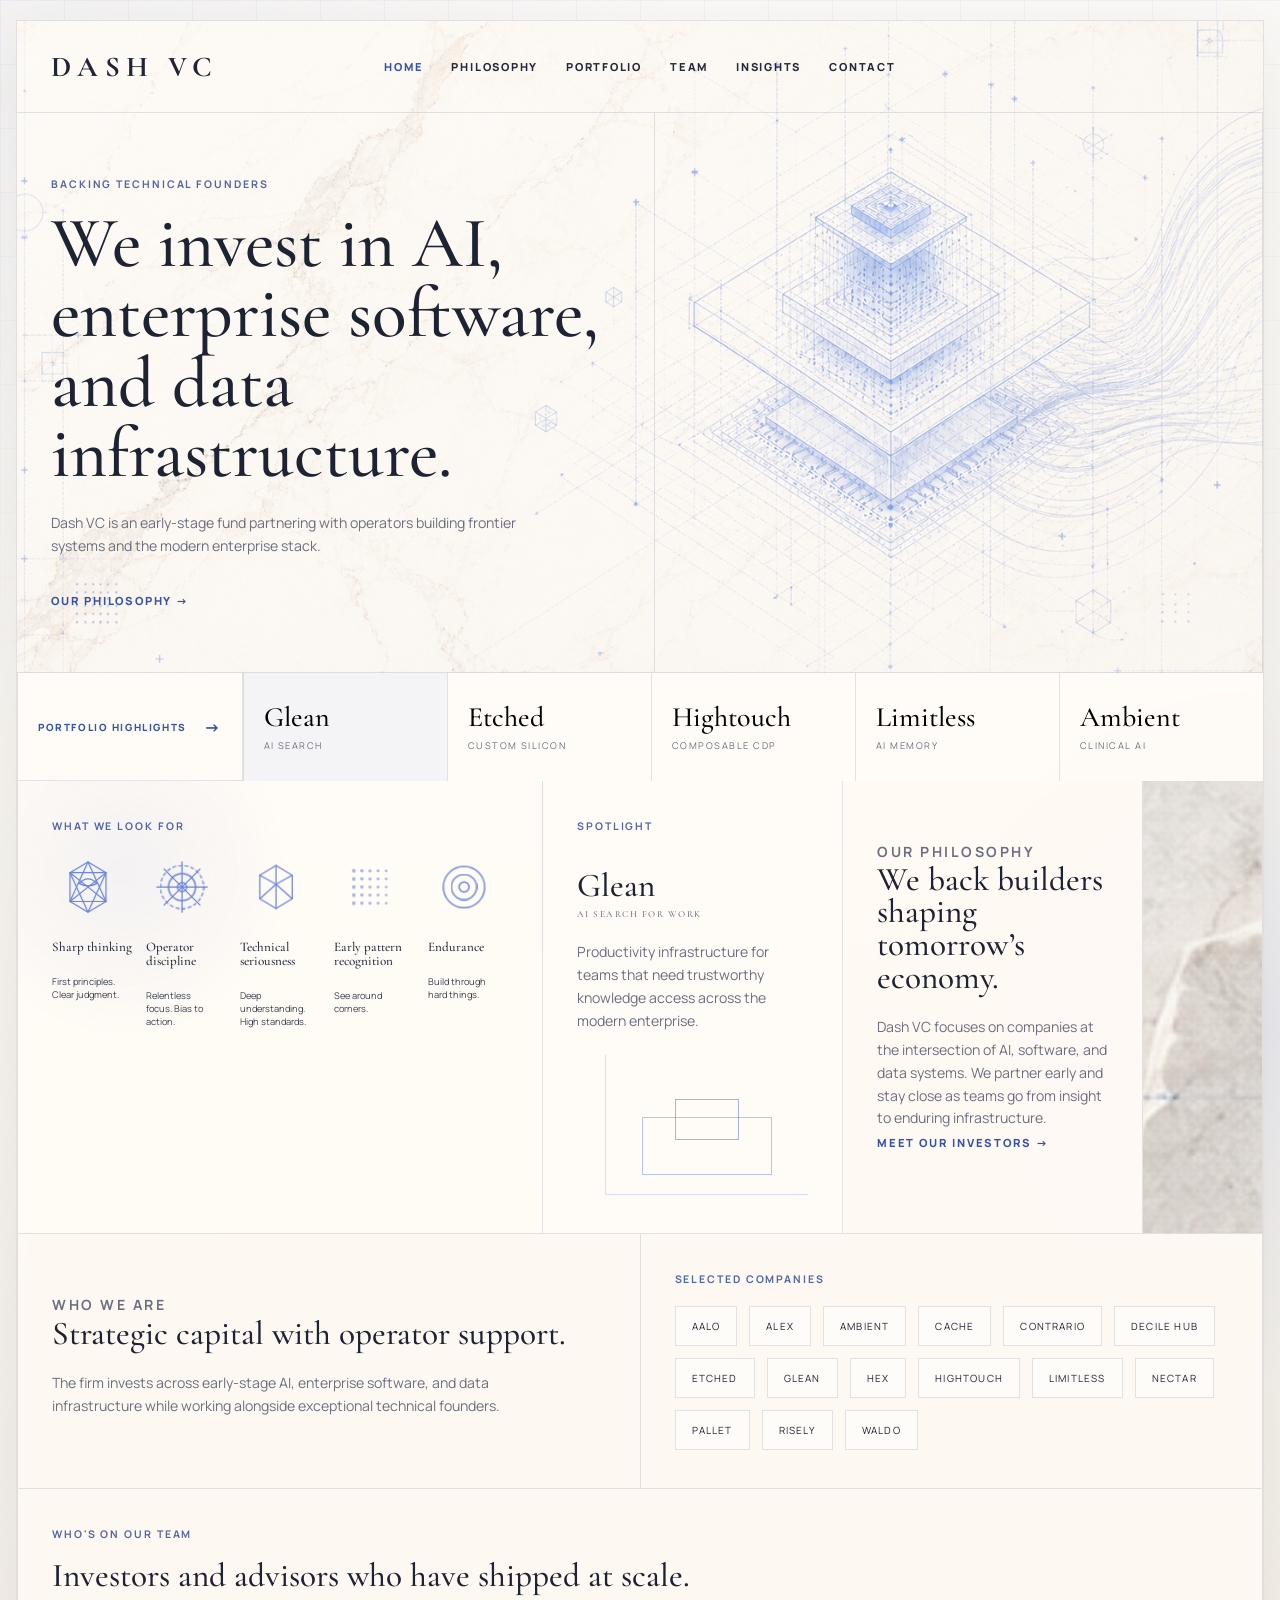
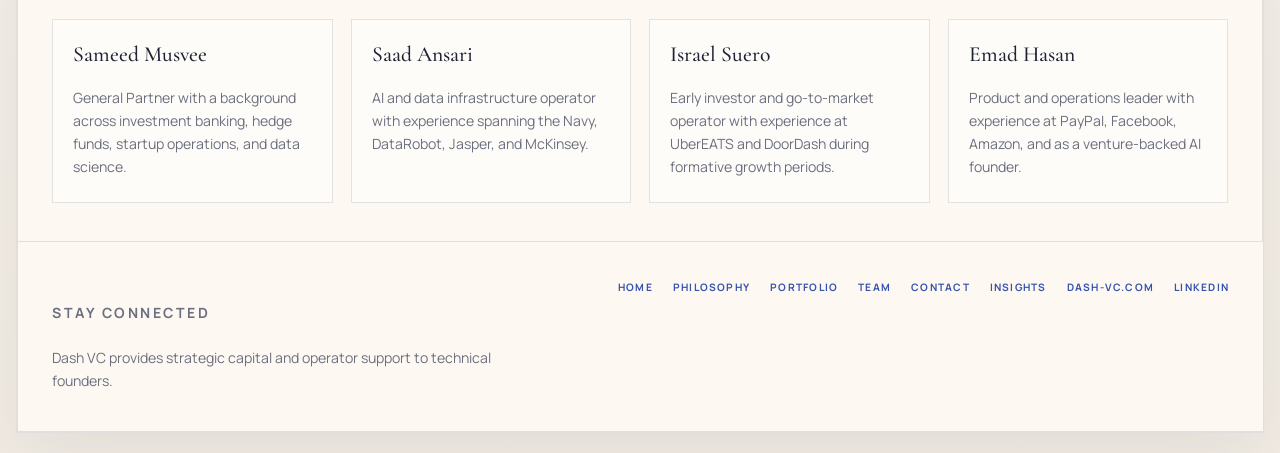
==== index.html @ 7830f435 "Initial site commit" ====
<!DOCTYPE html>
<html lang="en">
  <head>
    <meta charset="UTF-8" />
    <meta name="viewport" content="width=device-width, initial-scale=1.0" />
    <title>Dash VC</title>
    <meta
      name="description"
      content="Dash VC backs technical founders building in AI, enterprise software, and data infrastructure."
    />
    <link rel="preconnect" href="https://fonts.googleapis.com" />
    <link rel="preconnect" href="https://fonts.gstatic.com" crossorigin />
    <link
      href="https://fonts.googleapis.com/css2?family=Cormorant+Garamond:wght@400;500;600;700&family=Manrope:wght@400;500;600;700;800&display=swap"
      rel="stylesheet"
    />
    <link rel="stylesheet" href="./styles.css" />
  </head>
  <body>
    <div class="page-shell">
      <main id="top">
        <section class="top-stage">
          <header class="site-header">
            <a class="brand" href="./index.html">DASH VC</a>
          <button class="menu-toggle" type="button" aria-expanded="false" aria-label="Open menu">
            <span></span>
            <span></span>
          </button>
          <nav class="site-nav">
            <a aria-current="page" href="./index.html">Home</a>
            <a href="./philosophy.html">Philosophy</a>
            <a href="./portfolio.html">Portfolio</a>
            <a href="./team.html">Team</a>
            <a href="./insights.html">Insights</a>
            <a href="./contact.html">Contact</a>
          </nav>
          </header>

          <section class="hero">
            <div class="hero-copy">
              <p class="eyebrow">Backing technical founders</p>
              <h1>We invest in AI, enterprise software, and data infrastructure.</h1>
              <p class="hero-text">
                Dash VC is an early-stage fund partnering with operators building frontier
                systems and the modern enterprise stack.
              </p>
              <div class="hero-actions">
                <a class="text-link" href="./philosophy.html">Our philosophy</a>
              </div>
            </div>

            <div class="hero-visual" aria-hidden="true">
              <div class="blueprint-card"></div>
            </div>
          </section>
        </section>

        <section class="portfolio-strip" id="portfolio">
          <a class="strip-label strip-link" href="./portfolio.html">
            <span>Portfolio highlights</span>
          </a>
          <button class="portfolio-pill is-active" type="button" data-company="glean">
            <strong>Glean</strong>
            <span>AI search</span>
          </button>
          <button class="portfolio-pill" type="button" data-company="etched">
            <strong>Etched</strong>
            <span>Custom silicon</span>
          </button>
          <button class="portfolio-pill" type="button" data-company="hightouch">
            <strong>Hightouch</strong>
            <span>Composable CDP</span>
          </button>
          <button class="portfolio-pill" type="button" data-company="limitless">
            <strong>Limitless</strong>
            <span>AI memory</span>
          </button>
          <button class="portfolio-pill" type="button" data-company="ambient">
            <strong>Ambient</strong>
            <span>Clinical AI</span>
          </button>
        </section>

        <section class="grid-section" id="about">
          <article class="panel values-panel">
            <p class="eyebrow">What we look for</p>
            <div class="value-grid">
              <div class="value-item">
                <span class="value-icon" aria-hidden="true">
                  <svg class="value-icon-svg sharp-icon" viewBox="0 0 80 80" fill="none">
                    <g class="icon-sharp-frame">
                      <path d="M40 12 60 24v32L40 68 20 56V24L40 12Z" />
                      <path d="M40 12 20 56 60 56 40 12Z" />
                      <path d="M20 24 40 68 60 24 20 24Z" />
                      <path d="M20 24 40 40 60 24" />
                      <path d="M20 56 40 40 60 56" />
                    </g>
                    <path class="icon-sharp-core" d="M30 36c3.5-3.5 6.8-5 10-5s6.5 1.5 10 5c-3.4 1.8-6 2.8-10 2.8S33.4 37.8 30 36Z" />
                  </svg>
                </span>
                <h2>Sharp thinking</h2>
                <p>First principles. Clear judgment.</p>
              </div>
              <div class="value-item">
                <span class="value-icon" aria-hidden="true">
                  <svg class="value-icon-svg operator-icon" viewBox="0 0 80 80" fill="none">
                    <circle class="icon-operator-outer" cx="40" cy="40" r="24" />
                    <circle class="icon-operator-middle" cx="40" cy="40" r="15" />
                    <circle class="icon-operator-core" cx="40" cy="40" r="5" />
                    <g class="icon-operator-axes">
                      <path d="M40 12V68" />
                      <path d="M12 40H68" />
                      <path d="M20 20 60 60" />
                      <path d="M60 20 20 60" />
                    </g>
                  </svg>
                </span>
                <h2>Operator discipline</h2>
                <p>Relentless focus. Bias to action.</p>
              </div>
              <div class="value-item">
                <span class="value-icon" aria-hidden="true">
                  <svg class="value-icon-svg technical-icon" viewBox="0 0 80 80" fill="none">
                    <g class="icon-technical-cube">
                      <path d="M40 16 58 27v26L40 64 22 53V27L40 16Z" />
                      <path d="M40 16v21" />
                      <path d="M22 27 40 37l18-10" />
                      <path d="M40 37v27" />
                      <path d="M22 53 40 37l18 16" />
                    </g>
                  </svg>
                </span>
                <h2>Technical seriousness</h2>
                <p>Deep understanding. High standards.</p>
              </div>
              <div class="value-item">
                <span class="value-icon" aria-hidden="true">
                  <svg class="value-icon-svg pattern-icon" viewBox="0 0 80 80" fill="none">
                    <g class="icon-pattern-grid">
                      <circle cx="22" cy="22" r="2.15" />
                      <circle cx="31" cy="22" r="2" />
                      <circle cx="40" cy="22" r="1.85" />
                      <circle cx="49" cy="22" r="1.7" />
                      <circle cx="58" cy="22" r="1.55" />
                      <circle cx="22" cy="31" r="2.15" />
                      <circle cx="31" cy="31" r="2" />
                      <circle cx="40" cy="31" r="1.85" />
                      <circle cx="49" cy="31" r="1.7" />
                      <circle cx="58" cy="31" r="1.55" />
                      <circle cx="22" cy="40" r="2.15" />
                      <circle cx="31" cy="40" r="2" />
                      <circle cx="40" cy="40" r="1.85" />
                      <circle cx="49" cy="40" r="1.7" />
                      <circle cx="58" cy="40" r="1.55" />
                      <circle cx="22" cy="49" r="2.15" />
                      <circle cx="31" cy="49" r="2" />
                      <circle cx="40" cy="49" r="1.85" />
                      <circle cx="49" cy="49" r="1.7" />
                      <circle cx="58" cy="49" r="1.55" />
                      <circle cx="22" cy="58" r="2.15" />
                      <circle cx="31" cy="58" r="2" />
                      <circle cx="40" cy="58" r="1.85" />
                      <circle cx="49" cy="58" r="1.7" />
                      <circle cx="58" cy="58" r="1.55" />
                    </g>
                  </svg>
                </span>
                <h2>Early pattern recognition</h2>
                <p>See around corners.</p>
              </div>
              <div class="value-item">
                <span class="value-icon" aria-hidden="true">
                  <svg class="value-icon-svg endurance-icon" viewBox="0 0 80 80" fill="none">
                    <circle class="icon-endurance-ring icon-endurance-outer" cx="40" cy="40" r="23" />
                    <circle class="icon-endurance-ring icon-endurance-middle" cx="40" cy="40" r="14" />
                    <circle class="icon-endurance-ring icon-endurance-core" cx="40" cy="40" r="5.5" />
                  </svg>
                </span>
                <h2>Endurance</h2>
                <p>Build through hard things.</p>
              </div>
            </div>
          </article>

          <article class="panel spotlight-panel">
            <p class="eyebrow">Spotlight</p>
            <div class="spotlight-copy" data-spotlight>
              <h2>Glean</h2>
              <h3>AI search for work</h3>
              <p>
                Productivity infrastructure for teams that need trustworthy knowledge access
                across the modern enterprise.
              </p>
            </div>
            <div class="spotlight-graphic" aria-hidden="true">
              <div class="mini-diagram"></div>
            </div>
          </article>

          <article class="panel philosophy-panel" id="philosophy">
            <p class="eyebrow">Our philosophy</p>
            <h2>We back builders shaping tomorrow’s economy.</h2>
            <p>
              Dash VC focuses on companies at the intersection of AI, software, and data
              systems. We partner early and stay close as teams go from insight to enduring
              infrastructure.
            </p>
            <a class="text-link" href="./team.html">Meet our investors</a>
          </article>

          <article class="panel texture-panel" aria-hidden="true">
            <img class="stone-image" src="./stone screenshot.png" alt="" />
          </article>
        </section>

        <section class="split-band">
          <div class="band-copy">
            <p class="eyebrow">Who we are</p>
            <h2>Strategic capital with operator support.</h2>
            <p>
              The firm invests across early-stage AI, enterprise software, and data
              infrastructure while working alongside exceptional technical founders.
            </p>
          </div>
          <div class="band-companies">
            <p class="eyebrow">Selected companies</p>
            <div class="company-cloud">
              <a href="https://www.aalo.com/" target="_blank" rel="noreferrer">Aalo</a>
              <a href="https://www.alex.com/" target="_blank" rel="noreferrer">Alex</a>
              <a href="https://www.ambient.ai/" target="_blank" rel="noreferrer">Ambient</a>
              <a href="https://usecache.com/" target="_blank" rel="noreferrer">Cache</a>
              <a href="https://www.contrario.ai/" target="_blank" rel="noreferrer">Contrario</a>
              <a href="https://www.decilehub.com/" target="_blank" rel="noreferrer">Decile Hub</a>
              <a href="https://www.etched.com/" target="_blank" rel="noreferrer">Etched</a>
              <a href="https://www.glean.com/" target="_blank" rel="noreferrer">Glean</a>
              <a href="https://hex.tech/" target="_blank" rel="noreferrer">Hex</a>
              <a href="https://hightouch.com/" target="_blank" rel="noreferrer">Hightouch</a>
              <a href="https://www.limitless.ai/" target="_blank" rel="noreferrer">Limitless</a>
              <a href="https://www.nectarsocial.com/" target="_blank" rel="noreferrer">Nectar</a>
              <a href="https://www.pallet.com/" target="_blank" rel="noreferrer">Pallet</a>
              <a href="https://www.risely.ai/" target="_blank" rel="noreferrer">Risely</a>
              <a href="https://www.waldo.ai/" target="_blank" rel="noreferrer">Waldo</a>
            </div>
          </div>
        </section>

        <section class="team-section" id="team">
          <div class="section-heading">
            <p class="eyebrow">Who's on our team</p>
            <h2>Investors and advisors who have shipped at scale.</h2>
          </div>
          <div class="team-grid">
            <article class="team-card">
              <h3>Sameed Musvee</h3>
              <p>
                General Partner with a background across investment banking, hedge funds,
                startup operations, and data science.
              </p>
            </article>
            <article class="team-card">
              <h3>Saad Ansari</h3>
              <p>
                AI and data infrastructure operator with experience spanning the Navy,
                DataRobot, Jasper, and McKinsey.
              </p>
            </article>
            <article class="team-card">
              <h3>Israel Suero</h3>
              <p>
                Early investor and go-to-market operator with experience at UberEATS and
                DoorDash during formative growth periods.
              </p>
            </article>
            <article class="team-card">
              <h3>Emad Hasan</h3>
              <p>
                Product and operations leader with experience at PayPal, Facebook, Amazon,
                and as a venture-backed AI founder.
              </p>
            </article>
          </div>
        </section>
      </main>

      <footer class="site-footer" id="contact">
        <div>
          <p class="eyebrow">Stay connected</p>
          <p>
            Dash VC provides strategic capital and operator support to technical founders.
          </p>
        </div>
        <div class="footer-links">
          <a href="./index.html">Home</a>
          <a href="./philosophy.html">Philosophy</a>
          <a href="./portfolio.html">Portfolio</a>
          <a href="./team.html">Team</a>
          <a href="./contact.html">Contact</a>
          <a href="./insights.html">Insights</a>
          <a href="https://dash-vc.com/" target="_blank" rel="noreferrer">dash-vc.com</a>
          <a href="https://www.linkedin.com/company/dash-vc/" target="_blank" rel="noreferrer">
            LinkedIn
          </a>
        </div>
      </footer>
    </div>

    <script src="./app.js"></script>
  </body>
</html>
---- styles.css ----
:root {
  --paper: #f4efe7;
  --paper-deep: #e9dfd1;
  --ink: #1e2333;
  --muted: #6b6f7f;
  --line: rgba(45, 86, 184, 0.18);
  --line-strong: rgba(52, 94, 203, 0.52);
  --panel: rgba(255, 252, 247, 0.74);
  --border: rgba(31, 43, 78, 0.12);
  --shadow: 0 20px 60px rgba(52, 59, 89, 0.08);
}

* {
  box-sizing: border-box;
}

html {
  scroll-behavior: smooth;
}

body {
  margin: 0;
  color: var(--ink);
  background:
    radial-gradient(circle at top left, rgba(180, 186, 205, 0.1), transparent 28%),
    radial-gradient(circle at right center, rgba(72, 111, 222, 0.08), transparent 22%),
    linear-gradient(180deg, rgba(255, 255, 255, 0.6), rgba(241, 235, 226, 0.94)),
    var(--paper);
  font-family: "Manrope", sans-serif;
}

.subpage-body {
  background:
    linear-gradient(rgba(244, 239, 231, 0.9), rgba(244, 239, 231, 0.94)),
    url("./Full-page paper texture.png");
  background-size: cover;
  background-attachment: fixed;
}

body::before {
  position: fixed;
  inset: 0;
  pointer-events: none;
  content: "";
  background-image:
    linear-gradient(var(--line) 1px, transparent 1px),
    linear-gradient(90deg, var(--line) 1px, transparent 1px);
  background-size: 64px 64px;
  mask-image: linear-gradient(180deg, rgba(0, 0, 0, 0.55), transparent 90%);
  opacity: 0.45;
}

a {
  color: inherit;
  text-decoration: none;
}

button {
  font: inherit;
}

.page-shell {
  width: min(1360px, calc(100% - 32px));
  margin: 20px auto;
  border: 1px solid var(--border);
  background: rgba(255, 251, 245, 0.82);
  box-shadow: var(--shadow);
  backdrop-filter: blur(6px);
}

.top-stage {
  background:
    linear-gradient(rgba(255, 251, 245, 0.42), rgba(255, 251, 245, 0.42)),
    url("./hero image 7.png");
  background-size: 104% auto;
  background-position: 62% 64%;
  background-repeat: no-repeat;
}

.site-header,
.hero,
.portfolio-strip,
.grid-section,
.split-band,
.team-section,
.site-footer {
  position: relative;
}

.site-header {
  display: grid;
  grid-template-columns: 1fr auto 1fr;
  align-items: center;
  gap: 24px;
  padding: 28px 34px;
  border-bottom: 1px solid var(--border);
  background: transparent;
}

.brand {
  justify-self: start;
  letter-spacing: 0.22em;
  font-family: "Cormorant Garamond", serif;
  font-size: 1.8rem;
  font-weight: 700;
  color: #202433;
}

.site-nav {
  display: flex;
  justify-content: center;
  gap: 28px;
  text-transform: uppercase;
  letter-spacing: 0.16em;
  font-size: 0.69rem;
  font-weight: 800;
}

.site-nav a,
.footer-links a,
.text-link {
  color: #3552ac;
}

.site-nav a {
  color: #242938;
}

.site-nav a[aria-current="page"] {
  color: #3552ac;
}

.menu-toggle {
  display: none;
  border: 0;
  background: transparent;
  padding: 0;
  flex-direction: column;
  gap: 6px;
}

.menu-toggle span {
  display: block;
  width: 28px;
  height: 1px;
  background: var(--ink);
}

.hero {
  display: grid;
  grid-template-columns: 1.05fr 1fr;
  min-height: 560px;
  background: transparent;
}

.hero > div,
.portfolio-strip > *,
.panel,
.split-band > div,
.team-section,
.site-footer {
  border-right: 1px solid var(--border);
  border-bottom: 1px solid var(--border);
}

.hero-copy {
  border-right: 0;
}

.hero-copy,
.hero-visual,
.panel,
.band-copy,
.band-companies,
.team-section,
.site-footer {
  padding: 38px 34px;
}

.hero-copy {
  display: flex;
  flex-direction: column;
  justify-content: center;
  width: 100%;
  max-width: 70vw;
}

.eyebrow {
  margin: 0 0 18px;
  text-transform: uppercase;
  letter-spacing: 0.18em;
  font-size: 0.66rem;
  color: #5265a9;
  font-weight: 700;
}

h1,
h2,
h3 {
  margin: 0;
  font-family: "Cormorant Garamond", serif;
  font-weight: 500;
  line-height: 0.98;
}

h1 {
  max-width: 18ch;
  font-size: clamp(2.8rem, 5.6vw, 4.8rem);
}

.hero-text,
.philosophy-panel p,
.spotlight-copy p,
.band-copy p,
.team-card p,
.site-footer p,
.value-item p {
  margin: 22px 0 0;
  max-width: 54ch;
  color: var(--muted);
  line-height: 1.62;
  font-size: 0.88rem;
}

.hero-actions {
  display: flex;
  gap: 28px;
  margin-top: 36px;
  flex-wrap: wrap;
}

.text-link {
  text-transform: uppercase;
  letter-spacing: 0.16em;
  font-size: 0.7rem;
  font-weight: 800;
}

.text-link::after {
  content: " \2192";
}

.hero-visual {
  overflow: hidden;
  background: transparent;
  display: flex;
  align-items: center;
  justify-content: center;
}

.blueprint-card {
  position: relative;
  width: min(760px, 96%);
  height: min(520px, calc(100% - 48px));
  margin: 0;
}

.blueprint-card::before,
.mini-diagram::before,
.mini-diagram::after {
  position: absolute;
  content: "";
}

.blueprint-card::before {
  inset: 0;
  background: transparent;
}

.hero-blueprint-image {
  position: absolute;
  inset: 0;
  width: 100%;
  height: 100%;
}

.hero-blueprint-overlay {
  object-fit: contain;
  object-position: center;
  opacity: 0.9;
  mix-blend-mode: multiply;
  filter: saturate(0.92) brightness(1.03) contrast(0.97);
}

.portfolio-strip {
  display: grid;
  grid-template-columns: 1.1fr repeat(5, 1fr);
  border-left: 1px solid var(--border);
}

.strip-label,
.portfolio-pill {
  min-height: 108px;
  padding: 24px 20px;
  background: rgba(255, 253, 249, 0.46);
}

.strip-label {
  display: flex;
  align-items: center;
  text-transform: uppercase;
  letter-spacing: 0.16em;
  font-size: 0.62rem;
  font-weight: 800;
}

.strip-link {
  justify-content: space-between;
  color: #3552ac;
}

.strip-link::after {
  content: "\2192";
  font-size: 1rem;
  line-height: 1;
}

.portfolio-pill {
  border: 0;
  border-left: 1px solid var(--border);
  text-align: left;
  cursor: pointer;
  transition: background 180ms ease, transform 180ms ease;
}

.portfolio-pill:hover,
.portfolio-pill.is-active {
  background: rgba(223, 232, 255, 0.3);
}

.portfolio-pill strong,
.spotlight-copy h2,
.team-card h3,
.value-item h2,
.band-copy h2,
.section-heading h2 {
  display: block;
  font-size: clamp(1.45rem, 2.1vw, 2.3rem);
  line-height: 1;
}

.portfolio-pill strong {
  font-family: "Cormorant Garamond", serif;
  font-weight: 500;
  font-size: 1.75rem;
  letter-spacing: 0;
}

.portfolio-pill span,
.spotlight-copy h3 {
  display: block;
  margin-top: 8px;
  text-transform: uppercase;
  letter-spacing: 0.16em;
  font-size: 0.58rem;
  color: var(--muted);
}

.grid-section {
  display: grid;
  grid-template-columns: 1.75fr 1fr 1fr 0.4fr;
  border-left: 1px solid var(--border);
}

.values-panel {
  background:
    radial-gradient(circle at 20% 20%, rgba(89, 118, 207, 0.07), transparent 30%),
    rgba(255, 251, 246, 0.72);
}

.value-grid {
  display: grid;
  grid-template-columns: repeat(5, minmax(0, 1fr));
  gap: 14px;
}

.value-item h2 {
  margin-top: 12px;
  font-family: "Cormorant Garamond", serif;
  font-size: 0.82rem;
  font-weight: 500;
  line-height: 1.08;
}

.value-icon {
  color: #5a71bc;
  display: inline-flex;
  width: 72px;
  height: 72px;
  align-items: center;
  justify-content: center;
}

.value-item p {
  max-width: 12ch;
  font-size: 0.58rem;
  line-height: 1.36;
  color: #3b4050;
}

.value-icon-svg {
  width: 72px;
  height: 72px;
  stroke: #6a83d9;
  stroke-width: 1.35;
  stroke-linecap: round;
  stroke-linejoin: round;
  overflow: visible;
}

.operator-icon .icon-operator-outer {
  stroke-dasharray: 3.4 3.4;
}

.operator-icon .icon-operator-middle,
.operator-icon .icon-operator-core,
.endurance-icon .icon-endurance-ring {
  stroke-width: 1.5;
}

.sharp-icon .icon-sharp-core,
.technical-icon .icon-technical-cube,
.operator-icon .icon-operator-axes,
.operator-icon .icon-operator-middle,
.operator-icon .icon-operator-core,
.endurance-icon .icon-endurance-ring {
  vector-effect: non-scaling-stroke;
}

.pattern-icon {
  fill: #6a83d9;
  stroke: none;
}

.icon-sharp-frame {
  animation: iconFloatRotate 1.8s ease-in-out 2 both;
}

.icon-sharp-core {
  animation: iconPulse 1.4s ease-in-out 2 both;
}

.icon-operator-outer {
  animation: rotateSlow 1.8s linear 2 both;
  transform-origin: center;
  transform-box: fill-box;
}

.icon-operator-axes {
  animation: rotateReverse 1.8s linear 2 both;
  transform-origin: center;
  transform-box: fill-box;
}

.icon-technical-cube {
  animation: iconFloatRotate 1.8s ease-in-out 2 both;
  transform-origin: center;
  transform-box: fill-box;
}

.icon-pattern-grid circle {
  animation: dotPulse 0.9s ease-in-out 2 both;
}

.icon-pattern-grid circle:nth-child(5n + 1) { animation-delay: 0s; }
.icon-pattern-grid circle:nth-child(5n + 2) { animation-delay: 0.12s; }
.icon-pattern-grid circle:nth-child(5n + 3) { animation-delay: 0.24s; }
.icon-pattern-grid circle:nth-child(5n + 4) { animation-delay: 0.36s; }
.icon-pattern-grid circle:nth-child(5n) { animation-delay: 0.48s; }

.icon-endurance-outer {
  animation: breatheOuter 1.4s ease-in-out 2 both;
  transform-origin: center;
  transform-box: fill-box;
}

.icon-endurance-middle {
  animation: breatheMiddle 1.4s ease-in-out 2 both;
  transform-origin: center;
  transform-box: fill-box;
}

.icon-endurance-core {
  animation: breatheCore 1.4s ease-in-out 2 both;
  transform-origin: center;
  transform-box: fill-box;
}

@keyframes rotateSlow {
  from { transform: rotate(0deg); }
  to { transform: rotate(360deg); }
}

@keyframes rotateReverse {
  from { transform: rotate(0deg); }
  to { transform: rotate(-360deg); }
}

@keyframes iconFloatRotate {
  0%, 100% { transform: rotate(0deg) translateY(0); }
  50% { transform: rotate(4deg) translateY(-0.5px); }
}

@keyframes iconPulse {
  0%, 100% { opacity: 1; transform: scale(1); }
  50% { opacity: 0.84; transform: scale(1.04); }
}

@keyframes dotPulse {
  0%, 100% { opacity: 0.55; transform: scale(1); }
  50% { opacity: 1; transform: scale(1.16); }
}

@keyframes breatheOuter {
  0%, 100% { transform: scale(1); opacity: 0.95; }
  50% { transform: scale(1.03); opacity: 0.72; }
}

@keyframes breatheMiddle {
  0%, 100% { transform: scale(1); opacity: 0.95; }
  50% { transform: scale(0.97); opacity: 0.78; }
}

@keyframes breatheCore {
  0%, 100% { transform: scale(1); opacity: 1; }
  50% { transform: scale(1.1); opacity: 0.88; }
}

@media (prefers-reduced-motion: reduce) {
  .icon-sharp-frame,
  .icon-sharp-core,
  .icon-operator-outer,
  .icon-operator-axes,
  .icon-technical-cube,
  .icon-pattern-grid circle,
  .icon-endurance-outer,
  .icon-endurance-middle,
  .icon-endurance-core {
    animation: none;
  }
}

.philosophy-panel {
  background: rgba(255, 251, 246, 0.6);
}

.philosophy-panel h2,
.spotlight-copy h2,
.band-copy h2,
.section-heading h2 {
  font-size: clamp(1.95rem, 2.6vw, 3rem);
}

.texture-panel {
  display: block;
  overflow: hidden;
  background: transparent;
  padding: 0;
}

.stone-image {
  display: block;
  width: 100%;
  height: 100%;
  min-height: 100%;
  object-fit: cover;
  object-position: center;
  transform: scale(2);
  transform-origin: center;
  filter: saturate(0.9) brightness(1.02) contrast(0.96);
}

.spotlight-panel {
  display: grid;
  grid-template-rows: auto 1fr auto;
  gap: 18px;
  background: rgba(255, 253, 249, 0.68);
}

.spotlight-copy p {
  min-height: 96px;
}

.spotlight-graphic {
  position: relative;
  min-height: 140px;
}

.mini-diagram {
  position: absolute;
  right: 0;
  bottom: 0;
  width: 88%;
  height: 100%;
  border-left: 1px solid rgba(65, 111, 223, 0.2);
  border-bottom: 1px solid rgba(65, 111, 223, 0.2);
}

.mini-diagram::before {
  left: 18%;
  right: 18%;
  bottom: 14%;
  height: 40%;
  border: 1px solid rgba(65, 111, 223, 0.38);
}

.mini-diagram::after {
  left: 34%;
  right: 34%;
  bottom: 39%;
  height: 28%;
  border: 1px solid rgba(65, 111, 223, 0.5);
}

.split-band {
  display: grid;
  grid-template-columns: 1fr 1fr;
  border-left: 1px solid var(--border);
}

.company-cloud {
  display: flex;
  flex-wrap: wrap;
  gap: 12px;
  margin-top: 20px;
}

.company-cloud a,
.team-card {
  border: 1px solid var(--border);
  background: rgba(255, 255, 255, 0.46);
}

.company-cloud a {
  display: inline-flex;
  align-items: center;
  justify-content: center;
  padding: 12px 16px;
  text-transform: uppercase;
  letter-spacing: 0.12em;
  font-size: 0.62rem;
  transition: background 180ms ease, border-color 180ms ease, color 180ms ease,
    transform 180ms ease;
}

.company-cloud a:hover,
.company-cloud a:focus-visible,
.logo-card:hover,
.logo-card:focus-visible {
  background: rgba(223, 232, 255, 0.34);
  border-color: rgba(52, 94, 203, 0.34);
  color: #3552ac;
  transform: translateY(-1px);
}

.team-section {
  border-left: 1px solid var(--border);
}

.section-heading {
  max-width: 720px;
}

.team-grid {
  display: grid;
  grid-template-columns: repeat(4, minmax(0, 1fr));
  gap: 18px;
  margin-top: 26px;
}

.team-card {
  padding: 24px 20px;
}

.team-card h3 {
  font-size: 1.35rem;
}

.site-footer {
  display: flex;
  justify-content: space-between;
  gap: 24px;
  border-left: 1px solid var(--border);
  border-right: 0;
}

.footer-links {
  display: flex;
  align-items: flex-start;
  gap: 20px;
  flex-wrap: wrap;
  text-transform: uppercase;
  letter-spacing: 0.12em;
  font-size: 0.64rem;
  font-weight: 700;
}

.subpage-hero,
.content-grid,
.logo-grid,
.bio-grid,
.insight-grid {
  border-left: 1px solid var(--border);
}

.subpage-hero {
  padding: 48px 34px 38px;
  border-bottom: 1px solid var(--border);
}

.subpage-hero h1 {
  max-width: 20ch;
  font-size: clamp(3rem, 5vw, 4.7rem);
}

.lead {
  margin: 22px 0 0;
  max-width: 64ch;
  color: var(--muted);
  line-height: 1.68;
  font-size: 0.95rem;
}

.content-grid {
  display: grid;
  border-bottom: 1px solid var(--border);
}

.content-grid.two-up {
  grid-template-columns: repeat(2, minmax(0, 1fr));
}

.philosophy-grid {
  grid-template-columns: repeat(5, minmax(0, 1fr));
}

.content-panel,
.logo-card,
.bio-card,
.insight-card {
  padding: 30px 28px;
  border-right: 1px solid var(--border);
  border-bottom: 1px solid var(--border);
  background: rgba(255, 252, 247, 0.56);
}

.content-panel h2,
.bio-card h2,
.insight-card h2 {
  font-size: clamp(1.8rem, 2.3vw, 2.8rem);
}

.content-panel p,
.bio-card p,
.insight-card p {
  margin: 18px 0 0;
  color: var(--muted);
  line-height: 1.68;
  font-size: 0.92rem;
}

.plain-list {
  margin: 18px 0 0;
  padding: 0;
  list-style: none;
}

.plain-list li {
  padding: 10px 0;
  border-bottom: 1px solid rgba(31, 43, 78, 0.08);
  color: var(--muted);
}

.logo-grid {
  display: grid;
  grid-template-columns: repeat(4, minmax(0, 1fr));
}

.logo-card {
  display: grid;
  place-items: center;
  min-height: 160px;
  padding: 28px;
  transition: background 180ms ease, border-color 180ms ease, color 180ms ease,
    transform 180ms ease;
}

.logo-card img {
  display: block;
  width: 100%;
  max-width: 180px;
  max-height: 44px;
  object-fit: contain;
  object-position: center;
}

.stealth-card {
  font-family: "Cormorant Garamond", serif;
  font-size: 2rem;
  font-weight: 500;
  letter-spacing: 0.04em;
  color: #202433;
}

.bio-grid,
.insight-grid {
  display: grid;
  grid-template-columns: repeat(2, minmax(0, 1fr));
}

@media (max-width: 1100px) {
  .hero,
  .split-band,
  .grid-section,
  .team-grid,
  .portfolio-strip,
  .content-grid.two-up,
  .philosophy-grid,
  .logo-grid,
  .bio-grid,
  .insight-grid {
    grid-template-columns: 1fr;
  }

  .value-grid {
    grid-template-columns: repeat(2, minmax(0, 1fr));
  }

  .hero-visual {
    min-height: 420px;
  }

  .blueprint-card {
    width: min(720px, 100%);
    height: 360px;
    margin-top: 12px;
  }

  .portfolio-pill,
  .strip-label {
    border-left: 0;
    border-top: 1px solid var(--border);
  }

  .team-grid {
    gap: 14px;
  }
}

@media (max-width: 760px) {
  .page-shell {
    width: min(100% - 18px, 100%);
    margin: 9px auto;
  }

  .site-header,
  .hero-copy,
  .hero-visual,
  .panel,
  .band-copy,
  .band-companies,
  .team-section,
  .site-footer {
    padding: 24px 20px;
  }

  .site-header {
    grid-template-columns: 1fr auto;
    align-items: flex-start;
  }

  .menu-toggle {
    display: flex;
    justify-self: end;
  }

  .site-nav {
    display: none;
    width: 100%;
    flex-direction: column;
    gap: 14px;
    padding-top: 14px;
    grid-column: 1 / -1;
  }

  .site-nav.is-open {
    display: flex;
  }

  h1 {
    max-width: 13ch;
    font-size: clamp(2.2rem, 10vw, 3.35rem);
  }

  .value-grid,
  .team-grid {
    grid-template-columns: 1fr;
  }

  .subpage-hero,
  .content-panel,
  .logo-card,
  .bio-card,
  .insight-card {
    padding: 24px 20px;
  }

  .subpage-hero h1 {
    max-width: 18ch;
    font-size: clamp(2.2rem, 10vw, 3.5rem);
  }

  .site-footer {
    flex-direction: column;
  }

  .brand {
    font-size: 1.45rem;
  }
}
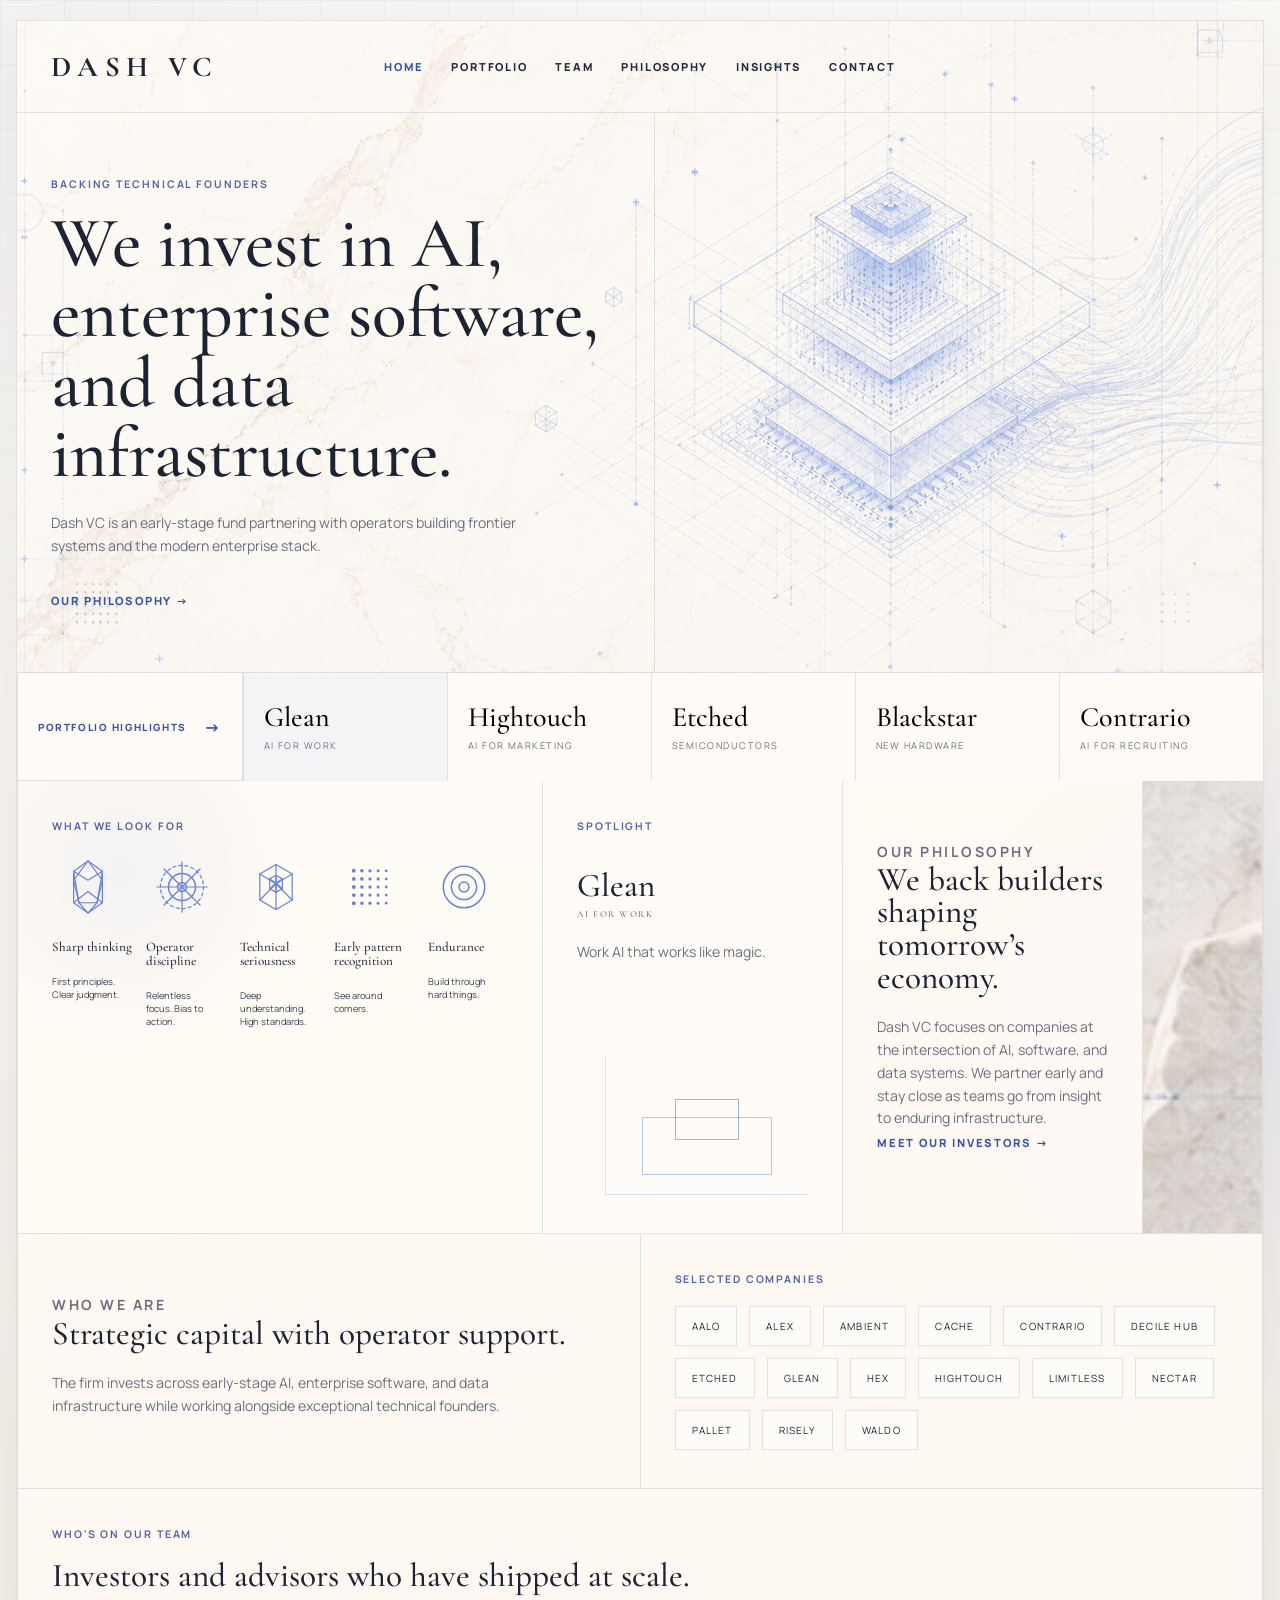
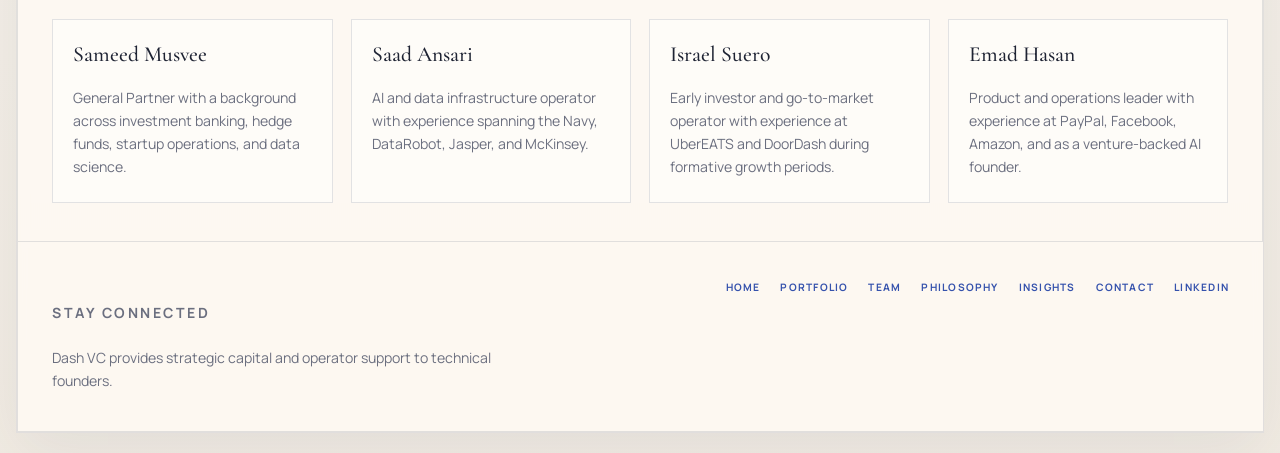
==== commit 36678f09: "Update site polish and interactions" ====
--- a/index.html
+++ b/index.html
@@ -28,9 +28,9 @@
           </button>
           <nav class="site-nav">
             <a aria-current="page" href="./index.html">Home</a>
-            <a href="./philosophy.html">Philosophy</a>
             <a href="./portfolio.html">Portfolio</a>
             <a href="./team.html">Team</a>
+            <a href="./philosophy.html">Philosophy</a>
             <a href="./insights.html">Insights</a>
             <a href="./contact.html">Contact</a>
           </nav>
@@ -61,23 +61,23 @@
           </a>
           <button class="portfolio-pill is-active" type="button" data-company="glean">
             <strong>Glean</strong>
-            <span>AI search</span>
+            <span>AI for work</span>
+          </button>
+          <button class="portfolio-pill" type="button" data-company="hightouch">
+            <strong>Hightouch</strong>
+            <span>AI for marketing</span>
           </button>
           <button class="portfolio-pill" type="button" data-company="etched">
             <strong>Etched</strong>
-            <span>Custom silicon</span>
-          </button>
-          <button class="portfolio-pill" type="button" data-company="hightouch">
-            <strong>Hightouch</strong>
-            <span>Composable CDP</span>
-          </button>
-          <button class="portfolio-pill" type="button" data-company="limitless">
-            <strong>Limitless</strong>
-            <span>AI memory</span>
-          </button>
-          <button class="portfolio-pill" type="button" data-company="ambient">
-            <strong>Ambient</strong>
-            <span>Clinical AI</span>
+            <span>Semiconductors</span>
+          </button>
+          <button class="portfolio-pill" type="button" data-company="blackstar">
+            <strong>Blackstar</strong>
+            <span>New hardware</span>
+          </button>
+          <button class="portfolio-pill" type="button" data-company="contrario">
+            <strong>Contrario</strong>
+            <span>AI for recruiting</span>
           </button>
         </section>
 
@@ -89,13 +89,14 @@
                 <span class="value-icon" aria-hidden="true">
                   <svg class="value-icon-svg sharp-icon" viewBox="0 0 80 80" fill="none">
                     <g class="icon-sharp-frame">
-                      <path d="M40 12 60 24v32L40 68 20 56V24L40 12Z" />
-                      <path d="M40 12 20 56 60 56 40 12Z" />
-                      <path d="M20 24 40 68 60 24 20 24Z" />
-                      <path d="M20 24 40 40 60 24" />
-                      <path d="M20 56 40 40 60 56" />
-                    </g>
-                    <path class="icon-sharp-core" d="M30 36c3.5-3.5 6.8-5 10-5s6.5 1.5 10 5c-3.4 1.8-6 2.8-10 2.8S33.4 37.8 30 36Z" />
+                      <path d="M40 11 56 22.5v35L40 69 24 57.5v-35L40 11Z" />
+                      <path d="M40 11 24 32.5l6 25 10 11.5 10-11.5 6-25L40 11Z" />
+                      <path d="M24 22.5 40 32.5l16-10" />
+                      <path d="M30 57.5h20" />
+                      <path d="M24 57.5 40 45l16 12.5" />
+                      <path d="M24 22.5 30 57.5" />
+                      <path d="M56 22.5 50 57.5" />
+                    </g>
                   </svg>
                 </span>
                 <h2>Sharp thinking</h2>
@@ -121,12 +122,19 @@
               <div class="value-item">
                 <span class="value-icon" aria-hidden="true">
                   <svg class="value-icon-svg technical-icon" viewBox="0 0 80 80" fill="none">
-                    <g class="icon-technical-cube">
-                      <path d="M40 16 58 27v26L40 64 22 53V27L40 16Z" />
-                      <path d="M40 16v21" />
-                      <path d="M22 27 40 37l18-10" />
-                      <path d="M40 37v27" />
-                      <path d="M22 53 40 37l18 16" />
+                    <g class="icon-technical-outer">
+                      <path d="M40 15 58 25.5v29L40 65 22 54.5v-29L40 15Z" />
+                      <path d="M40 15v22" />
+                      <path d="M22 25.5 40 36.5l18-11" />
+                      <path d="M40 36.5V65" />
+                      <path d="M22 54.5 40 36.5l18 18" />
+                    </g>
+                    <g class="icon-technical-inner">
+                      <path d="M40 27 47 31v11L40 46 33 42V31l7-4Z" />
+                      <path d="M40 27v8.5" />
+                      <path d="M33 31 40 35.5l7-4.5" />
+                      <path d="M40 35.5V46" />
+                      <path d="M33 42 40 35.5l7 6.5" />
                     </g>
                   </svg>
                 </span>
@@ -186,10 +194,9 @@
             <p class="eyebrow">Spotlight</p>
             <div class="spotlight-copy" data-spotlight>
               <h2>Glean</h2>
-              <h3>AI search for work</h3>
-              <p>
-                Productivity infrastructure for teams that need trustworthy knowledge access
-                across the modern enterprise.
+              <h3>AI for work</h3>
+              <p>
+                Work AI that works like magic.
               </p>
             </div>
             <div class="spotlight-graphic" aria-hidden="true">
@@ -291,12 +298,11 @@
         </div>
         <div class="footer-links">
           <a href="./index.html">Home</a>
-          <a href="./philosophy.html">Philosophy</a>
           <a href="./portfolio.html">Portfolio</a>
           <a href="./team.html">Team</a>
+          <a href="./philosophy.html">Philosophy</a>
+          <a href="./insights.html">Insights</a>
           <a href="./contact.html">Contact</a>
-          <a href="./insights.html">Insights</a>
-          <a href="https://dash-vc.com/" target="_blank" rel="noreferrer">dash-vc.com</a>
           <a href="https://www.linkedin.com/company/dash-vc/" target="_blank" rel="noreferrer">
             LinkedIn
           </a>
--- a/styles.css
+++ b/styles.css
@@ -204,7 +204,7 @@
 }
 
 h1 {
-  max-width: 18ch;
+  max-width: 28ch;
   font-size: clamp(2.8rem, 5.6vw, 4.8rem);
 }
 
@@ -419,7 +419,8 @@
 }
 
 .sharp-icon .icon-sharp-core,
-.technical-icon .icon-technical-cube,
+.technical-icon .icon-technical-outer,
+.technical-icon .icon-technical-inner,
 .operator-icon .icon-operator-axes,
 .operator-icon .icon-operator-middle,
 .operator-icon .icon-operator-core,
@@ -433,33 +434,31 @@
 }
 
 .icon-sharp-frame {
-  animation: iconFloatRotate 1.8s ease-in-out 2 both;
-}
-
-.icon-sharp-core {
-  animation: iconPulse 1.4s ease-in-out 2 both;
-}
-
-.icon-operator-outer {
-  animation: rotateSlow 1.8s linear 2 both;
+  animation: rotateSettle 2.2s cubic-bezier(0.16, 0.8, 0.2, 1) 1;
   transform-origin: center;
   transform-box: fill-box;
 }
 
-.icon-operator-axes {
-  animation: rotateReverse 1.8s linear 2 both;
+.icon-operator-outer {
+  animation: rotateSettle 2.4s cubic-bezier(0.16, 0.8, 0.2, 1) 1;
   transform-origin: center;
   transform-box: fill-box;
 }
 
-.icon-technical-cube {
-  animation: iconFloatRotate 1.8s ease-in-out 2 both;
+.icon-operator-axes {
+  animation: rotateReverseSettle 2.4s cubic-bezier(0.16, 0.8, 0.2, 1) 1;
   transform-origin: center;
   transform-box: fill-box;
 }
 
+.icon-technical-inner {
+  animation: cubePulse 2.1s cubic-bezier(0.2, 0.72, 0.2, 1) 1;
+  transform-origin: center;
+  transform-box: fill-box;
+}
+
 .icon-pattern-grid circle {
-  animation: dotPulse 0.9s ease-in-out 2 both;
+  animation: dotPulse 1.15s cubic-bezier(0.2, 0.72, 0.2, 1) 1;
 }
 
 .icon-pattern-grid circle:nth-child(5n + 1) { animation-delay: 0s; }
@@ -469,47 +468,104 @@
 .icon-pattern-grid circle:nth-child(5n) { animation-delay: 0.48s; }
 
 .icon-endurance-outer {
-  animation: breatheOuter 1.4s ease-in-out 2 both;
+  animation: rotateSettle 2.6s cubic-bezier(0.16, 0.8, 0.2, 1) 1;
   transform-origin: center;
   transform-box: fill-box;
 }
 
 .icon-endurance-middle {
-  animation: breatheMiddle 1.4s ease-in-out 2 both;
+  animation: breatheMiddle 1.9s cubic-bezier(0.2, 0.72, 0.2, 1) 1;
   transform-origin: center;
   transform-box: fill-box;
 }
 
 .icon-endurance-core {
-  animation: breatheCore 1.4s ease-in-out 2 both;
+  animation: enduranceSlingshot 1.9s cubic-bezier(0.16, 0.84, 0.18, 1) 1;
   transform-origin: center;
   transform-box: fill-box;
 }
 
-@keyframes rotateSlow {
-  from { transform: rotate(0deg); }
-  to { transform: rotate(360deg); }
-}
-
-@keyframes rotateReverse {
-  from { transform: rotate(0deg); }
-  to { transform: rotate(-360deg); }
-}
-
-@keyframes iconFloatRotate {
-  0%, 100% { transform: rotate(0deg) translateY(0); }
-  50% { transform: rotate(4deg) translateY(-0.5px); }
-}
-
-@keyframes iconPulse {
-  0%, 100% { opacity: 1; transform: scale(1); }
-  50% { opacity: 0.84; transform: scale(1.04); }
+.value-item:hover .icon-sharp-frame {
+  animation: rotateSettleHover 1.25s cubic-bezier(0.16, 0.8, 0.2, 1) 1;
+}
+
+.value-item:hover .icon-operator-outer {
+  animation: rotateSettleHover 1.5s cubic-bezier(0.16, 0.8, 0.2, 1) 1;
+}
+
+.value-item:hover .icon-operator-axes {
+  animation: rotateReverseSettleHover 1.5s cubic-bezier(0.16, 0.8, 0.2, 1) 1;
+}
+
+.value-item:hover .icon-technical-inner {
+  animation: cubePulseHover 1.2s cubic-bezier(0.2, 0.72, 0.2, 1) 1;
+}
+
+.value-item:hover .icon-pattern-grid circle {
+  animation: dotWaveHover 0.85s cubic-bezier(0.2, 0.72, 0.2, 1) 1;
+}
+
+.value-item:hover .icon-endurance-outer {
+  animation: rotateSettleHover 1.55s cubic-bezier(0.16, 0.8, 0.2, 1) 1;
+}
+
+.value-item:hover .icon-endurance-middle {
+  animation: breatheMiddleHover 1.05s cubic-bezier(0.2, 0.72, 0.2, 1) 1;
+}
+
+.value-item:hover .icon-endurance-core {
+  animation: enduranceSlingshotHover 1.05s cubic-bezier(0.16, 0.84, 0.18, 1) 1;
+}
+
+@keyframes rotateSettle {
+  0% { transform: rotate(0deg); }
+  82% { transform: rotate(336deg); }
+  100% { transform: rotate(360deg); }
+}
+
+@keyframes rotateReverseSettle {
+  0% { transform: rotate(0deg); }
+  82% { transform: rotate(-336deg); }
+  100% { transform: rotate(-360deg); }
+}
+
+@keyframes rotateSettleHover {
+  0% { transform: rotate(0deg); }
+  82% { transform: rotate(336deg); }
+  100% { transform: rotate(360deg); }
+}
+
+@keyframes rotateReverseSettleHover {
+  0% { transform: rotate(0deg); }
+  82% { transform: rotate(-336deg); }
+  100% { transform: rotate(-360deg); }
+}
+
+@keyframes cubePulse {
+  0%, 100% { transform: scale(1); opacity: 0.95; }
+  50% { transform: scale(1.22); opacity: 1; }
+}
+
+@keyframes cubePulseHover {
+  0%, 100% { transform: scale(1); opacity: 0.95; }
+  50% { transform: scale(1.22); opacity: 1; }
 }
 
 @keyframes dotPulse {
   0%, 100% { opacity: 0.55; transform: scale(1); }
-  50% { opacity: 1; transform: scale(1.16); }
-}
+  50% { opacity: 1; transform: scale(1.38); }
+}
+
+@keyframes dotPulseHover {
+  0%, 100% { opacity: 0.55; transform: scale(1); }
+  50% { opacity: 1; transform: scale(1.38); }
+}
+
+@keyframes dotWaveHover {
+  0%, 100% { opacity: 0.55; transform: scale(1); }
+  50% { opacity: 1; transform: scale(1.38); }
+}
+
 
 @keyframes breatheOuter {
   0%, 100% { transform: scale(1); opacity: 0.95; }
@@ -521,21 +577,55 @@
   50% { transform: scale(0.97); opacity: 0.78; }
 }
 
+@keyframes breatheMiddleHover {
+  0%, 100% { transform: scale(1); opacity: 0.95; }
+  50% { transform: scale(0.97); opacity: 0.78; }
+}
+
 @keyframes breatheCore {
   0%, 100% { transform: scale(1); opacity: 1; }
   50% { transform: scale(1.1); opacity: 0.88; }
 }
 
+@keyframes breatheCoreHover {
+  0%, 100% { transform: scale(1); opacity: 1; }
+  50% { transform: scale(1.1); opacity: 0.88; }
+}
+
+@keyframes enduranceSlingshot {
+  0% { transform: scale(1); opacity: 0.98; }
+  58% { transform: scale(2.25); opacity: 0.9; }
+  78% { transform: scale(0.82); opacity: 1; }
+  100% { transform: scale(1); opacity: 1; }
+}
+
+@keyframes enduranceSlingshotHover {
+  0% { transform: scale(1); opacity: 0.98; }
+  58% { transform: scale(2.25); opacity: 0.9; }
+  78% { transform: scale(0.82); opacity: 1; }
+  100% { transform: scale(1); opacity: 1; }
+}
+
 @media (prefers-reduced-motion: reduce) {
   .icon-sharp-frame,
-  .icon-sharp-core,
   .icon-operator-outer,
   .icon-operator-axes,
-  .icon-technical-cube,
+  .icon-technical-inner,
   .icon-pattern-grid circle,
   .icon-endurance-outer,
   .icon-endurance-middle,
   .icon-endurance-core {
+    animation: none;
+  }
+
+  .value-item:hover .icon-sharp-frame,
+  .value-item:hover .icon-operator-outer,
+  .value-item:hover .icon-operator-axes,
+  .value-item:hover .icon-technical-inner,
+  .value-item:hover .icon-pattern-grid circle,
+  .value-item:hover .icon-endurance-outer,
+  .value-item:hover .icon-endurance-middle,
+  .value-item:hover .icon-endurance-core {
     animation: none;
   }
 }
@@ -658,7 +748,7 @@
 }
 
 .section-heading {
-  max-width: 720px;
+  max-width: 1080px;
 }
 
 .team-grid {
@@ -709,7 +799,7 @@
 }
 
 .subpage-hero h1 {
-  max-width: 20ch;
+  max-width: 32ch;
   font-size: clamp(3rem, 5vw, 4.7rem);
 }
 
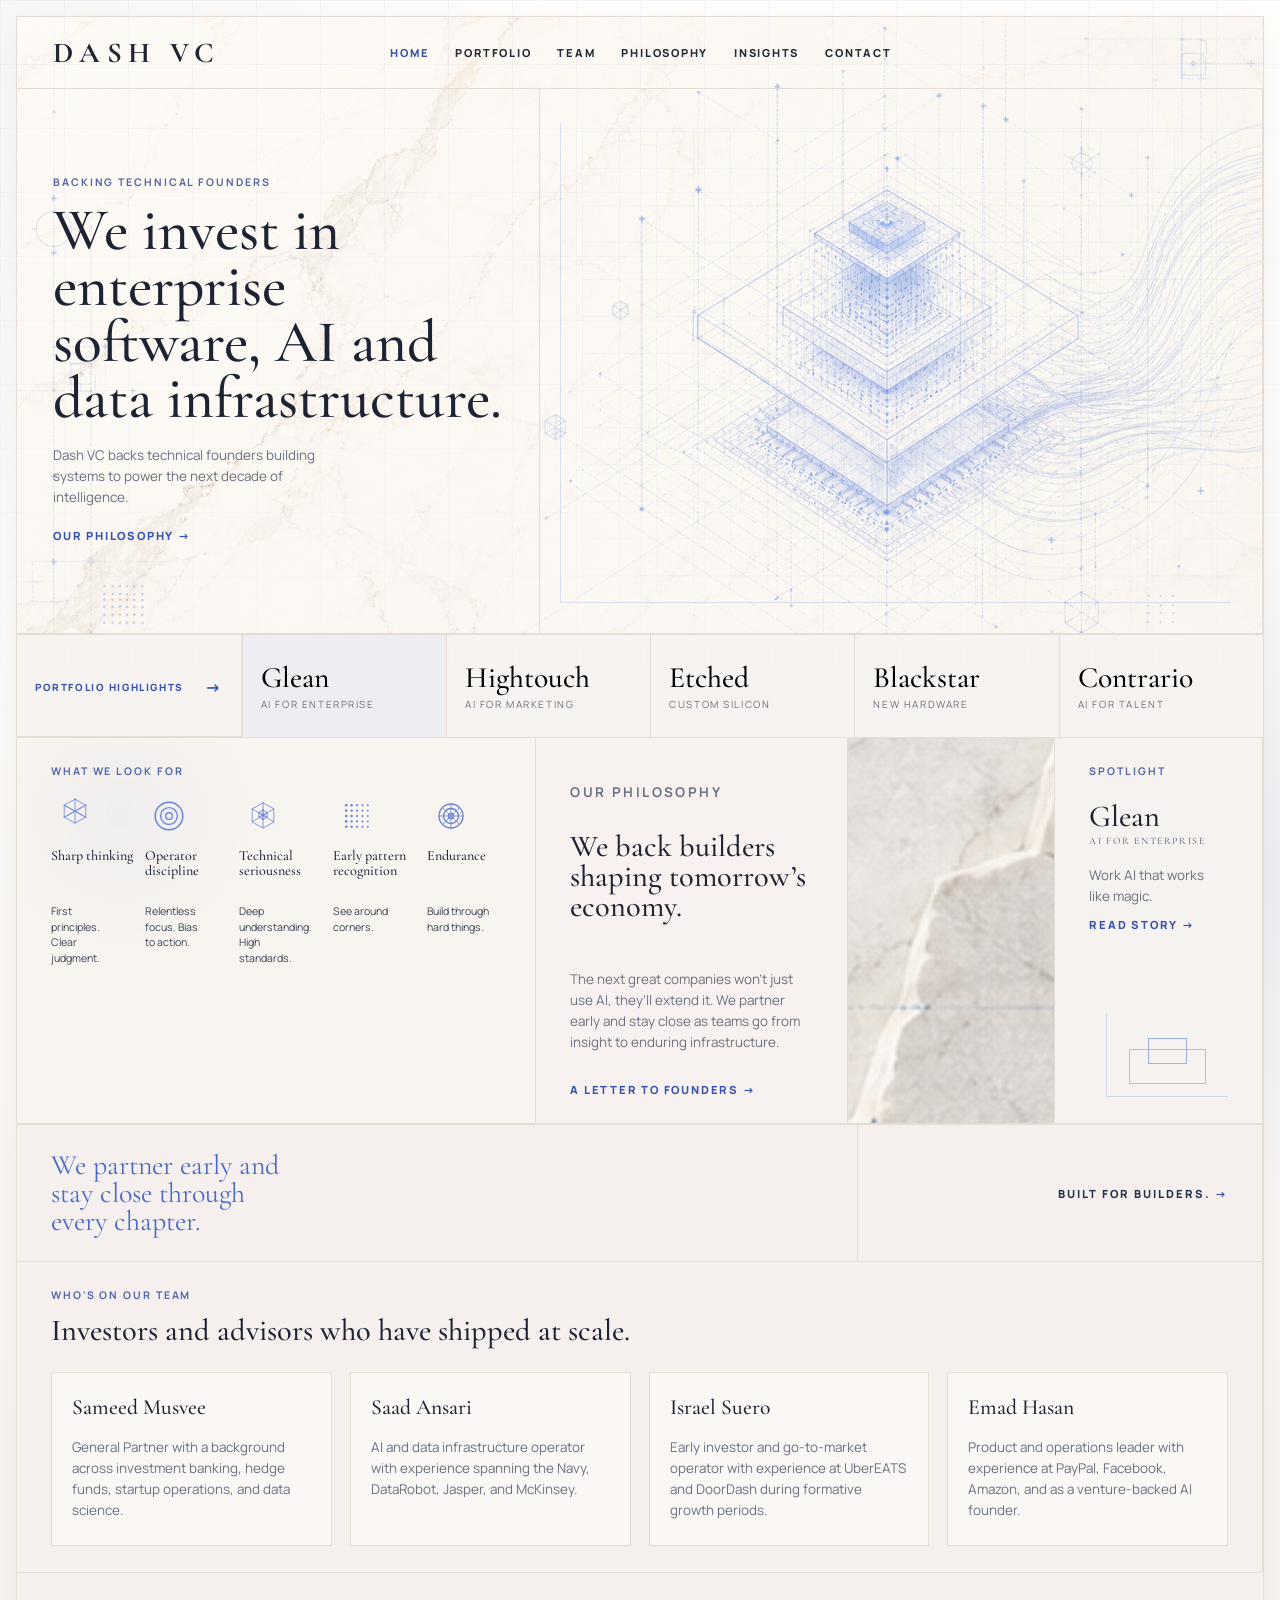
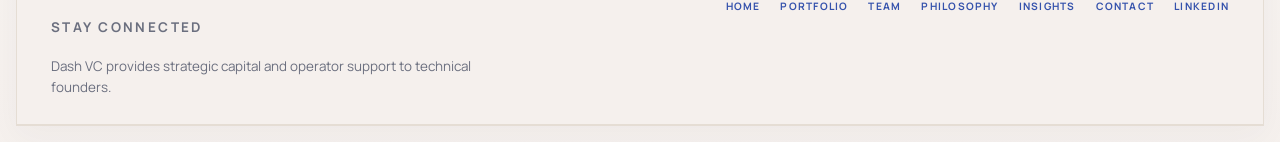
==== commit d6c046bb: "Tighten homepage editorial layout" ====
--- a/index.html
+++ b/index.html
@@ -39,10 +39,10 @@
           <section class="hero">
             <div class="hero-copy">
               <p class="eyebrow">Backing technical founders</p>
-              <h1>We invest in AI, enterprise software, and data infrastructure.</h1>
+              <h1>We invest in enterprise software, AI and data infrastructure.</h1>
               <p class="hero-text">
-                Dash VC is an early-stage fund partnering with operators building frontier
-                systems and the modern enterprise stack.
+                Dash VC backs technical founders building systems to power the next decade
+                of intelligence.
               </p>
               <div class="hero-actions">
                 <a class="text-link" href="./philosophy.html">Our philosophy</a>
@@ -50,7 +50,9 @@
             </div>
 
             <div class="hero-visual" aria-hidden="true">
-              <div class="blueprint-card"></div>
+              <div class="blueprint-card">
+                <div class="blueprint-grid"></div>
+              </div>
             </div>
           </section>
         </section>
@@ -61,7 +63,7 @@
           </a>
           <button class="portfolio-pill is-active" type="button" data-company="glean">
             <strong>Glean</strong>
-            <span>AI for work</span>
+            <span>AI for enterprise</span>
           </button>
           <button class="portfolio-pill" type="button" data-company="hightouch">
             <strong>Hightouch</strong>
@@ -69,7 +71,7 @@
           </button>
           <button class="portfolio-pill" type="button" data-company="etched">
             <strong>Etched</strong>
-            <span>Semiconductors</span>
+            <span>Custom silicon</span>
           </button>
           <button class="portfolio-pill" type="button" data-company="blackstar">
             <strong>Blackstar</strong>
@@ -77,7 +79,7 @@
           </button>
           <button class="portfolio-pill" type="button" data-company="contrario">
             <strong>Contrario</strong>
-            <span>AI for recruiting</span>
+            <span>AI for talent</span>
           </button>
         </section>
 
@@ -89,13 +91,12 @@
                 <span class="value-icon" aria-hidden="true">
                   <svg class="value-icon-svg sharp-icon" viewBox="0 0 80 80" fill="none">
                     <g class="icon-sharp-frame">
-                      <path d="M40 11 56 22.5v35L40 69 24 57.5v-35L40 11Z" />
-                      <path d="M40 11 24 32.5l6 25 10 11.5 10-11.5 6-25L40 11Z" />
-                      <path d="M24 22.5 40 32.5l16-10" />
-                      <path d="M30 57.5h20" />
-                      <path d="M24 57.5 40 45l16 12.5" />
-                      <path d="M24 22.5 30 57.5" />
-                      <path d="M56 22.5 50 57.5" />
+                      <path d="M40 12 58 22v20L40 52 22 42V22L40 12Z" />
+                      <path d="M22 22 58 42" />
+                      <path d="M58 22 22 42" />
+                      <path d="M40 12V52" />
+                      <path d="M22 22 40 32l18-10" />
+                      <path d="M22 42 40 32l18 10" />
                     </g>
                   </svg>
                 </span>
@@ -105,15 +106,9 @@
               <div class="value-item">
                 <span class="value-icon" aria-hidden="true">
                   <svg class="value-icon-svg operator-icon" viewBox="0 0 80 80" fill="none">
-                    <circle class="icon-operator-outer" cx="40" cy="40" r="24" />
-                    <circle class="icon-operator-middle" cx="40" cy="40" r="15" />
-                    <circle class="icon-operator-core" cx="40" cy="40" r="5" />
-                    <g class="icon-operator-axes">
-                      <path d="M40 12V68" />
-                      <path d="M12 40H68" />
-                      <path d="M20 20 60 60" />
-                      <path d="M60 20 20 60" />
-                    </g>
+                    <circle class="icon-operator-outer" cx="40" cy="40" r="23" />
+                    <circle class="icon-operator-middle" cx="40" cy="40" r="14" />
+                    <circle class="icon-operator-core" cx="40" cy="40" r="5.5" />
                   </svg>
                 </span>
                 <h2>Operator discipline</h2>
@@ -123,18 +118,18 @@
                 <span class="value-icon" aria-hidden="true">
                   <svg class="value-icon-svg technical-icon" viewBox="0 0 80 80" fill="none">
                     <g class="icon-technical-outer">
-                      <path d="M40 15 58 25.5v29L40 65 22 54.5v-29L40 15Z" />
-                      <path d="M40 15v22" />
-                      <path d="M22 25.5 40 36.5l18-11" />
-                      <path d="M40 36.5V65" />
-                      <path d="M22 54.5 40 36.5l18 18" />
+                      <path d="M40 18 58 28v22L40 60 22 50V28L40 18Z" />
+                      <path d="M40 18v21" />
+                      <path d="M22 28 40 39l18-11" />
+                      <path d="M40 39v21" />
+                      <path d="M22 50 40 39l18 11" />
                     </g>
                     <g class="icon-technical-inner">
-                      <path d="M40 27 47 31v11L40 46 33 42V31l7-4Z" />
-                      <path d="M40 27v8.5" />
-                      <path d="M33 31 40 35.5l7-4.5" />
-                      <path d="M40 35.5V46" />
-                      <path d="M33 42 40 35.5l7 6.5" />
+                      <path d="M40 30 47 34v8L40 46 33 42V34l7-4Z" />
+                      <path d="M40 30v8" />
+                      <path d="M33 34 40 38l7-4" />
+                      <path d="M40 38v8" />
+                      <path d="M33 42 40 38l7 4" />
                     </g>
                   </svg>
                 </span>
@@ -179,75 +174,57 @@
               <div class="value-item">
                 <span class="value-icon" aria-hidden="true">
                   <svg class="value-icon-svg endurance-icon" viewBox="0 0 80 80" fill="none">
-                    <circle class="icon-endurance-ring icon-endurance-outer" cx="40" cy="40" r="23" />
-                    <circle class="icon-endurance-ring icon-endurance-middle" cx="40" cy="40" r="14" />
-                    <circle class="icon-endurance-ring icon-endurance-core" cx="40" cy="40" r="5.5" />
+                    <circle class="icon-endurance-outer" cx="40" cy="40" r="20" />
+                    <circle class="icon-endurance-middle" cx="40" cy="40" r="12.5" />
+                    <circle class="icon-endurance-core" cx="40" cy="40" r="4.25" />
+                    <g class="icon-endurance-axes">
+                      <path d="M40 20V60" />
+                      <path d="M20 40H60" />
+                      <path d="M25.86 25.86 54.14 54.14" />
+                      <path d="M54.14 25.86 25.86 54.14" />
+                    </g>
                   </svg>
                 </span>
                 <h2>Endurance</h2>
                 <p>Build through hard things.</p>
               </div>
             </div>
+          </article>
+
+          <article class="panel philosophy-panel" id="philosophy">
+            <p class="eyebrow">Our philosophy</p>
+            <h2>We back builders shaping tomorrow’s economy.</h2>
+            <p>
+              The next great companies won’t just use AI, they’ll extend it. We partner
+              early and stay close as teams go from insight to enduring infrastructure.
+            </p>
+            <a class="text-link" href="./philosophy.html">A letter to founders</a>
+          </article>
+
+          <article class="panel texture-panel" aria-hidden="true">
+            <img class="stone-image" src="./stone screenshot.png" alt="" />
           </article>
 
           <article class="panel spotlight-panel">
             <p class="eyebrow">Spotlight</p>
             <div class="spotlight-copy" data-spotlight>
               <h2>Glean</h2>
-              <h3>AI for work</h3>
-              <p>
-                Work AI that works like magic.
-              </p>
-            </div>
+              <h3>AI for enterprise</h3>
+              <p>Work AI that works like magic.</p>
+            </div>
+            <a class="text-link" href="./portfolio.html">Read story</a>
             <div class="spotlight-graphic" aria-hidden="true">
               <div class="mini-diagram"></div>
             </div>
           </article>
-
-          <article class="panel philosophy-panel" id="philosophy">
-            <p class="eyebrow">Our philosophy</p>
-            <h2>We back builders shaping tomorrow’s economy.</h2>
-            <p>
-              Dash VC focuses on companies at the intersection of AI, software, and data
-              systems. We partner early and stay close as teams go from insight to enduring
-              infrastructure.
-            </p>
-            <a class="text-link" href="./team.html">Meet our investors</a>
-          </article>
-
-          <article class="panel texture-panel" aria-hidden="true">
-            <img class="stone-image" src="./stone screenshot.png" alt="" />
-          </article>
         </section>
 
         <section class="split-band">
           <div class="band-copy">
-            <p class="eyebrow">Who we are</p>
-            <h2>Strategic capital with operator support.</h2>
-            <p>
-              The firm invests across early-stage AI, enterprise software, and data
-              infrastructure while working alongside exceptional technical founders.
-            </p>
+            <p>We partner early and stay close through every chapter.</p>
           </div>
           <div class="band-companies">
-            <p class="eyebrow">Selected companies</p>
-            <div class="company-cloud">
-              <a href="https://www.aalo.com/" target="_blank" rel="noreferrer">Aalo</a>
-              <a href="https://www.alex.com/" target="_blank" rel="noreferrer">Alex</a>
-              <a href="https://www.ambient.ai/" target="_blank" rel="noreferrer">Ambient</a>
-              <a href="https://usecache.com/" target="_blank" rel="noreferrer">Cache</a>
-              <a href="https://www.contrario.ai/" target="_blank" rel="noreferrer">Contrario</a>
-              <a href="https://www.decilehub.com/" target="_blank" rel="noreferrer">Decile Hub</a>
-              <a href="https://www.etched.com/" target="_blank" rel="noreferrer">Etched</a>
-              <a href="https://www.glean.com/" target="_blank" rel="noreferrer">Glean</a>
-              <a href="https://hex.tech/" target="_blank" rel="noreferrer">Hex</a>
-              <a href="https://hightouch.com/" target="_blank" rel="noreferrer">Hightouch</a>
-              <a href="https://www.limitless.ai/" target="_blank" rel="noreferrer">Limitless</a>
-              <a href="https://www.nectarsocial.com/" target="_blank" rel="noreferrer">Nectar</a>
-              <a href="https://www.pallet.com/" target="_blank" rel="noreferrer">Pallet</a>
-              <a href="https://www.risely.ai/" target="_blank" rel="noreferrer">Risely</a>
-              <a href="https://www.waldo.ai/" target="_blank" rel="noreferrer">Waldo</a>
-            </div>
+            <a class="builder-link" href="./contact.html">Built for builders.</a>
           </div>
         </section>
 
--- a/styles.css
+++ b/styles.css
@@ -1,13 +1,13 @@
 :root {
-  --paper: #f4efe7;
-  --paper-deep: #e9dfd1;
+  --paper: #f5f0ed;
+  --paper-deep: #ece4db;
   --ink: #1e2333;
   --muted: #6b6f7f;
   --line: rgba(45, 86, 184, 0.18);
   --line-strong: rgba(52, 94, 203, 0.52);
   --panel: rgba(255, 252, 247, 0.74);
-  --border: rgba(31, 43, 78, 0.12);
-  --shadow: 0 20px 60px rgba(52, 59, 89, 0.08);
+  --border: #e5ddd4;
+  --shadow: 0 10px 30px rgba(52, 59, 89, 0.04);
 }
 
 * {
@@ -24,17 +24,17 @@
   background:
     radial-gradient(circle at top left, rgba(180, 186, 205, 0.1), transparent 28%),
     radial-gradient(circle at right center, rgba(72, 111, 222, 0.08), transparent 22%),
+    linear-gradient(180deg, rgba(255, 255, 255, 0.52), rgba(245, 240, 237, 0.96)),
+    #fdfcf6;
+  font-family: "Manrope", sans-serif;
+}
+
+.subpage-body {
+  background:
+    radial-gradient(circle at top left, rgba(180, 186, 205, 0.1), transparent 28%),
+    radial-gradient(circle at right center, rgba(72, 111, 222, 0.08), transparent 22%),
     linear-gradient(180deg, rgba(255, 255, 255, 0.6), rgba(241, 235, 226, 0.94)),
     var(--paper);
-  font-family: "Manrope", sans-serif;
-}
-
-.subpage-body {
-  background:
-    linear-gradient(rgba(244, 239, 231, 0.9), rgba(244, 239, 231, 0.94)),
-    url("./Full-page paper texture.png");
-  background-size: cover;
-  background-attachment: fixed;
 }
 
 body::before {
@@ -60,20 +60,19 @@
 }
 
 .page-shell {
-  width: min(1360px, calc(100% - 32px));
-  margin: 20px auto;
+  width: min(1440px, calc(100% - 32px));
+  margin: 16px auto;
   border: 1px solid var(--border);
-  background: rgba(255, 251, 245, 0.82);
+  background: #f5f0ed;
   box-shadow: var(--shadow);
-  backdrop-filter: blur(6px);
 }
 
 .top-stage {
   background:
     linear-gradient(rgba(255, 251, 245, 0.42), rgba(255, 251, 245, 0.42)),
     url("./hero image 7.png");
-  background-size: 104% auto;
-  background-position: 62% 64%;
+  background-size: cover;
+  background-position: 62% 50%;
   background-repeat: no-repeat;
 }
 
@@ -92,7 +91,8 @@
   grid-template-columns: 1fr auto 1fr;
   align-items: center;
   gap: 24px;
-  padding: 28px 34px;
+  min-height: 72px;
+  padding: 0 34px 0 36px;
   border-bottom: 1px solid var(--border);
   background: transparent;
 }
@@ -109,7 +109,7 @@
 .site-nav {
   display: flex;
   justify-content: center;
-  gap: 28px;
+  gap: 26px;
   text-transform: uppercase;
   letter-spacing: 0.16em;
   font-size: 0.69rem;
@@ -148,9 +148,10 @@
 
 .hero {
   display: grid;
-  grid-template-columns: 1.05fr 1fr;
-  min-height: 560px;
+  grid-template-columns: 42% 58%;
+  min-height: 544px;
   background: transparent;
+  border-bottom: 1px solid var(--border);
 }
 
 .hero > div,
@@ -164,7 +165,8 @@
 }
 
 .hero-copy {
-  border-right: 0;
+  border-right: 1px solid var(--border);
+  border-bottom: 0;
 }
 
 .hero-copy,
@@ -174,19 +176,26 @@
 .band-companies,
 .team-section,
 .site-footer {
-  padding: 38px 34px;
+  padding: 26px 34px;
 }
 
 .hero-copy {
   display: flex;
   flex-direction: column;
   justify-content: center;
+  padding: 26px 34px 30px 36px;
   width: 100%;
-  max-width: 70vw;
+  max-width: none;
+}
+
+.hero-visual {
+  padding: 0;
+  border-right: 0;
+  border-bottom: 0;
 }
 
 .eyebrow {
-  margin: 0 0 18px;
+  margin: 0 0 14px;
   text-transform: uppercase;
   letter-spacing: 0.18em;
   font-size: 0.66rem;
@@ -204,8 +213,9 @@
 }
 
 h1 {
-  max-width: 28ch;
-  font-size: clamp(2.8rem, 5.6vw, 4.8rem);
+  max-width: 560px;
+  font-size: clamp(2.8rem, 4.65vw, 4.45rem);
+  line-height: 0.94;
 }
 
 .hero-text,
@@ -215,17 +225,21 @@
 .team-card p,
 .site-footer p,
 .value-item p {
-  margin: 22px 0 0;
+  margin: 18px 0 0;
   max-width: 54ch;
   color: var(--muted);
-  line-height: 1.62;
-  font-size: 0.88rem;
+  line-height: 1.56;
+  font-size: 0.84rem;
+}
+
+.hero-text {
+  max-width: 38ch;
 }
 
 .hero-actions {
   display: flex;
   gap: 28px;
-  margin-top: 36px;
+  margin-top: 20px;
   flex-wrap: wrap;
 }
 
@@ -250,8 +264,9 @@
 
 .blueprint-card {
   position: relative;
-  width: min(760px, 96%);
-  height: min(520px, calc(100% - 48px));
+  width: 100%;
+  height: 100%;
+  min-height: 544px;
   margin: 0;
 }
 
@@ -263,8 +278,20 @@
 }
 
 .blueprint-card::before {
-  inset: 0;
-  background: transparent;
+  inset: 34px 32px 30px 20px;
+  border-left: 1px solid rgba(65, 111, 223, 0.18);
+  border-bottom: 1px solid rgba(65, 111, 223, 0.18);
+}
+
+.blueprint-grid {
+  position: absolute;
+  inset: 42px 26px 40px 42px;
+  background-image:
+    linear-gradient(rgba(65, 111, 223, 0.14) 1px, transparent 1px),
+    linear-gradient(90deg, rgba(65, 111, 223, 0.14) 1px, transparent 1px);
+  background-size: 37px 37px;
+  opacity: 0.38;
+  mask-image: linear-gradient(180deg, rgba(0, 0, 0, 0.9), rgba(0, 0, 0, 0.45));
 }
 
 .hero-blueprint-image {
@@ -285,19 +312,20 @@
 .portfolio-strip {
   display: grid;
   grid-template-columns: 1.1fr repeat(5, 1fr);
-  border-left: 1px solid var(--border);
+  border-left: 0;
 }
 
 .strip-label,
 .portfolio-pill {
-  min-height: 108px;
-  padding: 24px 20px;
-  background: rgba(255, 253, 249, 0.46);
+  min-height: 102px;
+  padding: 14px 18px 12px;
+  background: rgba(255, 253, 249, 0.22);
 }
 
 .strip-label {
   display: flex;
   align-items: center;
+  min-width: 0;
   text-transform: uppercase;
   letter-spacing: 0.16em;
   font-size: 0.62rem;
@@ -320,6 +348,9 @@
   border-left: 1px solid var(--border);
   text-align: left;
   cursor: pointer;
+  display: flex;
+  flex-direction: column;
+  justify-content: center;
   transition: background 180ms ease, transform 180ms ease;
 }
 
@@ -342,65 +373,82 @@
 .portfolio-pill strong {
   font-family: "Cormorant Garamond", serif;
   font-weight: 500;
-  font-size: 1.75rem;
+  font-size: 1.85rem;
   letter-spacing: 0;
 }
 
 .portfolio-pill span,
 .spotlight-copy h3 {
   display: block;
-  margin-top: 8px;
+  margin-top: 5px;
   text-transform: uppercase;
   letter-spacing: 0.16em;
-  font-size: 0.58rem;
+  font-size: 0.62rem;
   color: var(--muted);
 }
 
 .grid-section {
   display: grid;
-  grid-template-columns: 1.75fr 1fr 1fr 0.4fr;
-  border-left: 1px solid var(--border);
+  grid-template-columns: 5fr 3fr 2fr 2fr;
+  border-top: 1px solid var(--border);
+  border-bottom: 1px solid var(--border);
+  border-left: 0;
+  min-height: 388px;
 }
 
 .values-panel {
   background:
-    radial-gradient(circle at 20% 20%, rgba(89, 118, 207, 0.07), transparent 30%),
-    rgba(255, 251, 246, 0.72);
+    radial-gradient(circle at 20% 20%, rgba(89, 118, 207, 0.05), transparent 26%),
+    rgba(255, 251, 246, 0.32);
+  padding-right: 22px;
 }
 
 .value-grid {
   display: grid;
   grid-template-columns: repeat(5, minmax(0, 1fr));
-  gap: 14px;
+  gap: 8px;
+  margin-top: 4px;
+  align-items: start;
+}
+
+.value-item {
+  display: grid;
+  grid-template-rows: 52px 60px 1fr;
+  align-items: start;
 }
 
 .value-item h2 {
-  margin-top: 12px;
+  margin-top: 4px;
   font-family: "Cormorant Garamond", serif;
-  font-size: 0.82rem;
+  font-size: 0.88rem;
   font-weight: 500;
-  line-height: 1.08;
+  line-height: 1.1;
+  align-self: start;
 }
 
 .value-icon {
   color: #5a71bc;
   display: inline-flex;
-  width: 72px;
-  height: 72px;
-  align-items: center;
+  width: 48px;
+  height: 52px;
+  align-items: flex-start;
   justify-content: center;
+  align-self: start;
 }
 
 .value-item p {
-  max-width: 12ch;
-  font-size: 0.58rem;
-  line-height: 1.36;
+  margin-top: 0;
+  max-width: 10.5ch;
+  font-size: 0.66rem;
+  line-height: 1.48;
   color: #3b4050;
+  align-self: start;
 }
 
 .value-icon-svg {
-  width: 72px;
-  height: 72px;
+  width: 48px;
+  height: 48px;
+  display: block;
   stroke: #6a83d9;
   stroke-width: 1.35;
   stroke-linecap: round;
@@ -409,22 +457,19 @@
 }
 
 .operator-icon .icon-operator-outer {
-  stroke-dasharray: 3.4 3.4;
-}
-
-.operator-icon .icon-operator-middle,
-.operator-icon .icon-operator-core,
-.endurance-icon .icon-endurance-ring {
   stroke-width: 1.5;
 }
 
 .sharp-icon .icon-sharp-core,
 .technical-icon .icon-technical-outer,
 .technical-icon .icon-technical-inner,
-.operator-icon .icon-operator-axes,
+.operator-icon .icon-operator-outer,
 .operator-icon .icon-operator-middle,
 .operator-icon .icon-operator-core,
-.endurance-icon .icon-endurance-ring {
+.endurance-icon .icon-endurance-axes,
+.endurance-icon .icon-endurance-outer,
+.endurance-icon .icon-endurance-middle,
+.endurance-icon .icon-endurance-core {
   vector-effect: non-scaling-stroke;
 }
 
@@ -445,8 +490,14 @@
   transform-box: fill-box;
 }
 
-.icon-operator-axes {
-  animation: rotateReverseSettle 2.4s cubic-bezier(0.16, 0.8, 0.2, 1) 1;
+.icon-operator-middle {
+  animation: breatheMiddle 1.9s cubic-bezier(0.2, 0.72, 0.2, 1) 1;
+  transform-origin: center;
+  transform-box: fill-box;
+}
+
+.icon-operator-core {
+  animation: enduranceSlingshot 1.9s cubic-bezier(0.16, 0.84, 0.18, 1) 1;
   transform-origin: center;
   transform-box: fill-box;
 }
@@ -473,18 +524,24 @@
   transform-box: fill-box;
 }
 
-.icon-endurance-middle {
-  animation: breatheMiddle 1.9s cubic-bezier(0.2, 0.72, 0.2, 1) 1;
+.icon-endurance-axes {
+  animation: rotateReverseSettle 2.4s cubic-bezier(0.16, 0.8, 0.2, 1) 1;
   transform-origin: center;
   transform-box: fill-box;
 }
 
-.icon-endurance-core {
-  animation: enduranceSlingshot 1.9s cubic-bezier(0.16, 0.84, 0.18, 1) 1;
+.icon-endurance-middle {
+  animation: none;
   transform-origin: center;
   transform-box: fill-box;
 }
 
+.icon-endurance-core {
+  animation: none;
+  transform-origin: center;
+  transform-box: fill-box;
+}
+
 .value-item:hover .icon-sharp-frame {
   animation: rotateSettleHover 1.25s cubic-bezier(0.16, 0.8, 0.2, 1) 1;
 }
@@ -493,8 +550,12 @@
   animation: rotateSettleHover 1.5s cubic-bezier(0.16, 0.8, 0.2, 1) 1;
 }
 
-.value-item:hover .icon-operator-axes {
-  animation: rotateReverseSettleHover 1.5s cubic-bezier(0.16, 0.8, 0.2, 1) 1;
+.value-item:hover .icon-operator-middle {
+  animation: breatheMiddleHover 1.05s cubic-bezier(0.2, 0.72, 0.2, 1) 1;
+}
+
+.value-item:hover .icon-operator-core {
+  animation: enduranceSlingshotHover 1.05s cubic-bezier(0.16, 0.84, 0.18, 1) 1;
 }
 
 .value-item:hover .icon-technical-inner {
@@ -509,12 +570,16 @@
   animation: rotateSettleHover 1.55s cubic-bezier(0.16, 0.8, 0.2, 1) 1;
 }
 
+.value-item:hover .icon-endurance-axes {
+  animation: rotateReverseSettleHover 1.5s cubic-bezier(0.16, 0.8, 0.2, 1) 1;
+}
+
+.value-item:hover .icon-endurance-core {
+  animation: none;
+}
+
 .value-item:hover .icon-endurance-middle {
-  animation: breatheMiddleHover 1.05s cubic-bezier(0.2, 0.72, 0.2, 1) 1;
-}
-
-.value-item:hover .icon-endurance-core {
-  animation: enduranceSlingshotHover 1.05s cubic-bezier(0.16, 0.84, 0.18, 1) 1;
+  animation: none;
 }
 
 @keyframes rotateSettle {
@@ -543,27 +608,27 @@
 
 @keyframes cubePulse {
   0%, 100% { transform: scale(1); opacity: 0.95; }
-  50% { transform: scale(1.22); opacity: 1; }
+  50% { transform: scale(2.55); opacity: 1; }
 }
 
 @keyframes cubePulseHover {
   0%, 100% { transform: scale(1); opacity: 0.95; }
-  50% { transform: scale(1.22); opacity: 1; }
+  50% { transform: scale(2.55); opacity: 1; }
 }
 
 @keyframes dotPulse {
-  0%, 100% { opacity: 0.55; transform: scale(1); }
-  50% { opacity: 1; transform: scale(1.38); }
+  0%, 100% { opacity: 0.38; }
+  50% { opacity: 1; }
 }
 
 @keyframes dotPulseHover {
-  0%, 100% { opacity: 0.55; transform: scale(1); }
-  50% { opacity: 1; transform: scale(1.38); }
+  0%, 100% { opacity: 0.38; }
+  50% { opacity: 1; }
 }
 
 @keyframes dotWaveHover {
-  0%, 100% { opacity: 0.55; transform: scale(1); }
-  50% { opacity: 1; transform: scale(1.38); }
+  0%, 100% { opacity: 0.38; }
+  50% { opacity: 1; }
 }
 
 
@@ -609,10 +674,12 @@
 @media (prefers-reduced-motion: reduce) {
   .icon-sharp-frame,
   .icon-operator-outer,
-  .icon-operator-axes,
+  .icon-operator-middle,
+  .icon-operator-core,
   .icon-technical-inner,
   .icon-pattern-grid circle,
   .icon-endurance-outer,
+  .icon-endurance-axes,
   .icon-endurance-middle,
   .icon-endurance-core {
     animation: none;
@@ -620,10 +687,12 @@
 
   .value-item:hover .icon-sharp-frame,
   .value-item:hover .icon-operator-outer,
-  .value-item:hover .icon-operator-axes,
+  .value-item:hover .icon-operator-middle,
+  .value-item:hover .icon-operator-core,
   .value-item:hover .icon-technical-inner,
   .value-item:hover .icon-pattern-grid circle,
   .value-item:hover .icon-endurance-outer,
+  .value-item:hover .icon-endurance-axes,
   .value-item:hover .icon-endurance-middle,
   .value-item:hover .icon-endurance-core {
     animation: none;
@@ -631,14 +700,18 @@
 }
 
 .philosophy-panel {
-  background: rgba(255, 251, 246, 0.6);
+  background: rgba(255, 251, 246, 0.22);
+  display: flex;
+  flex-direction: column;
+  justify-content: space-between;
+  gap: 14px;
 }
 
 .philosophy-panel h2,
 .spotlight-copy h2,
 .band-copy h2,
 .section-heading h2 {
-  font-size: clamp(1.95rem, 2.6vw, 3rem);
+  font-size: clamp(1.9rem, 2.18vw, 2.25rem);
 }
 
 .texture-panel {
@@ -662,18 +735,19 @@
 
 .spotlight-panel {
   display: grid;
-  grid-template-rows: auto 1fr auto;
-  gap: 18px;
-  background: rgba(255, 253, 249, 0.68);
+  grid-template-rows: auto auto 1fr;
+  gap: 10px;
+  background: rgba(255, 253, 249, 0.18);
 }
 
 .spotlight-copy p {
-  min-height: 96px;
+  min-height: 0;
 }
 
 .spotlight-graphic {
   position: relative;
-  min-height: 140px;
+  min-height: 84px;
+  align-self: end;
 }
 
 .mini-diagram {
@@ -704,37 +778,16 @@
 
 .split-band {
   display: grid;
-  grid-template-columns: 1fr 1fr;
-  border-left: 1px solid var(--border);
-}
-
-.company-cloud {
-  display: flex;
-  flex-wrap: wrap;
-  gap: 12px;
-  margin-top: 20px;
-}
-
-.company-cloud a,
+  grid-template-columns: 1.35fr 0.65fr;
+  border-left: 0;
+  min-height: 116px;
+}
+
 .team-card {
   border: 1px solid var(--border);
   background: rgba(255, 255, 255, 0.46);
 }
 
-.company-cloud a {
-  display: inline-flex;
-  align-items: center;
-  justify-content: center;
-  padding: 12px 16px;
-  text-transform: uppercase;
-  letter-spacing: 0.12em;
-  font-size: 0.62rem;
-  transition: background 180ms ease, border-color 180ms ease, color 180ms ease,
-    transform 180ms ease;
-}
-
-.company-cloud a:hover,
-.company-cloud a:focus-visible,
 .logo-card:hover,
 .logo-card:focus-visible {
   background: rgba(223, 232, 255, 0.34);
@@ -743,8 +796,37 @@
   transform: translateY(-1px);
 }
 
+.band-copy,
+.band-companies {
+  display: flex;
+  align-items: center;
+}
+
+.band-copy p {
+  margin: 0;
+  max-width: 19ch;
+  font-family: "Cormorant Garamond", serif;
+  font-size: clamp(1.75rem, 2.08vw, 2.22rem);
+  line-height: 1;
+  color: #4968c7;
+}
+
+.builder-link {
+  margin-left: auto;
+  text-transform: uppercase;
+  letter-spacing: 0.18em;
+  font-size: 0.7rem;
+  font-weight: 800;
+  color: #24324d;
+}
+
+.builder-link::after {
+  content: " \2192";
+  color: #3552ac;
+}
+
 .team-section {
-  border-left: 1px solid var(--border);
+  border-left: 0;
 }
 
 .section-heading {
@@ -770,7 +852,7 @@
   display: flex;
   justify-content: space-between;
   gap: 24px;
-  border-left: 1px solid var(--border);
+  border-left: 0;
   border-right: 0;
 }
 
@@ -921,9 +1003,7 @@
   }
 
   .blueprint-card {
-    width: min(720px, 100%);
-    height: 360px;
-    margin-top: 12px;
+    min-height: 420px;
   }
 
   .portfolio-pill,
@@ -945,7 +1025,6 @@
 
   .site-header,
   .hero-copy,
-  .hero-visual,
   .panel,
   .band-copy,
   .band-companies,
@@ -957,6 +1036,25 @@
   .site-header {
     grid-template-columns: 1fr auto;
     align-items: flex-start;
+    min-height: auto;
+    padding: 22px 20px;
+  }
+
+  .hero-visual {
+    padding: 0;
+  }
+
+  .blueprint-card {
+    min-height: 320px;
+  }
+
+  .blueprint-card::before {
+    inset: 20px 18px 18px 14px;
+  }
+
+  .blueprint-grid {
+    inset: 26px 16px 24px 26px;
+    background-size: 28px 28px;
   }
 
   .menu-toggle {
@@ -978,7 +1076,7 @@
   }
 
   h1 {
-    max-width: 13ch;
+    max-width: 14ch;
     font-size: clamp(2.2rem, 10vw, 3.35rem);
   }
 
